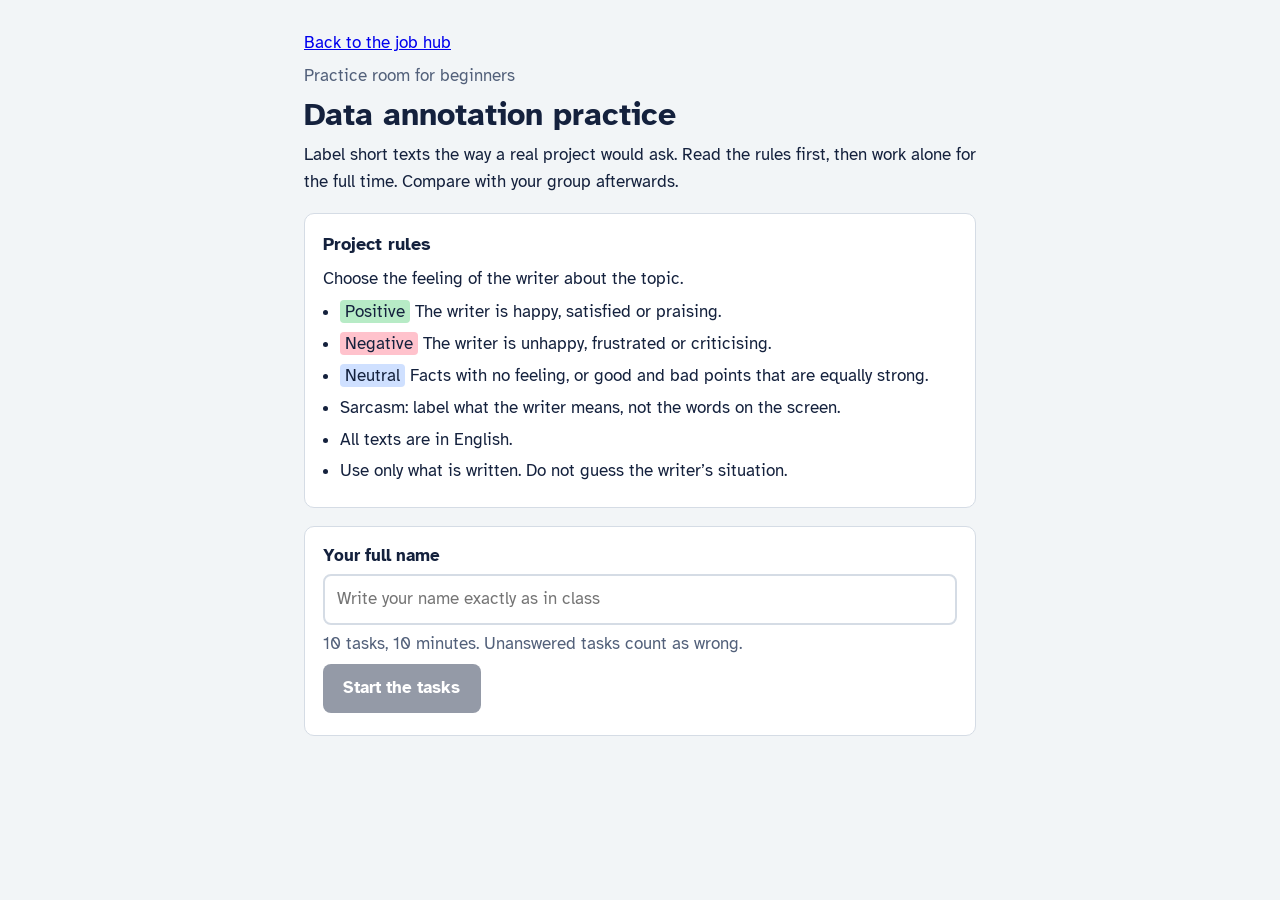
==== practice.html @ b354bc97 "Data Annotation Practice Platform." ====
<!doctype html>
<html lang="en">
<head>
<meta charset="utf-8">
<meta name="viewport" content="width=device-width, initial-scale=1">
<title>Annotation Practice Room</title>
<link rel="preconnect" href="https://fonts.googleapis.com">
<link rel="preconnect" href="https://fonts.gstatic.com" crossorigin>
<link href="https://fonts.googleapis.com/css2?family=Atkinson+Hyperlegible:wght@400;700&display=swap" rel="stylesheet">
<link rel="stylesheet" href="style.css">
</head>
<body>
<main>

<section id="intro">
  <p><a href="index.html">Back to the job hub</a></p>
  <p class="muted">Practice room for beginners</p>
  <h1>Data annotation practice</h1>
  <p>Label short texts the way a real project would ask. Read the rules first, then work alone for the full time. Compare with your group afterwards.</p>

  <div class="panel">
    <h2>Project rules</h2>
    <p>Choose the feeling of the writer about the topic.</p>
    <ul class="guide">
      <li><mark class="k pos">Positive</mark> The writer is happy, satisfied or praising.</li>
      <li><mark class="k neg">Negative</mark> The writer is unhappy, frustrated or criticising.</li>
      <li><mark class="k neu">Neutral</mark> Facts with no feeling, or good and bad points that are equally strong.</li>
      <li>Sarcasm: label what the writer means, not the words on the screen.</li>
      <li>All texts are in English.</li>
      <li>Use only what is written. Do not guess the writer’s situation.</li>
    </ul>
  </div>

  <div class="panel">
    <label for="name">Your full name</label>
    <input id="name" type="text" autocomplete="off" placeholder="Write your name exactly as in class">
    <p class="muted" id="meta"></p>
    <p><button class="primary" id="start" disabled>Start the tasks</button></p>
  </div>
</section>

<section id="work" class="hidden" aria-live="polite">
  <div class="top"><span id="count"></span><span class="timer" id="timer"></span></div>
  <div class="bar"><i id="fill"></i></div>
  <div class="sentbox"><span class="sent" id="sent"></span></div>
  <div class="opts" id="opts" role="group" aria-label="Choose a label"></div>
  <p class="muted">Keys: 1, 2, 3 to label. Left and right arrows to move.</p>
  <div class="nav">
    <button class="ghost" id="back">Back</button>
    <span>
      <button class="ghost" id="next">Next task</button>
      <button class="primary hidden" id="finish">Finish and score</button>
    </span>
  </div>
</section>

<section id="done" class="hidden">
  <h1>Your result</h1>
  <div class="panel">
    <div class="score" id="score"></div>
    <p id="verdict"></p>
    <p class="muted" id="sendmsg"></p>
    <p>
      <button class="ghost" id="copy">Copy my results</button>
      <button class="primary" id="again">Practice again</button>
    </p>
  </div>
  <h2>Review with your group</h2>
  <p class="muted">Where you and a teammate chose differently, read the rules together and decide which label fits. That discussion is the practice.</p>
  <div class="panel" id="review"></div>
</section>
<script src="pda.js" type="module"></script>
</main>
</body>
</html>
---- style.css ----
:root {
  --bg: #f2f5f7;
  --surface: #ffffff;
  --ink: #14213d;
  --muted: #52607a;
  --line: #d5dce5;
  --pos: #b7ebc6;
  --neg: #ffc2cc;
  --neu: #cfe0ff;
  --good: #0b6b4f;
  --bad: #a8321f;
  --btn: #14213d;
  --onbtn: #ffffff;
}

@media (prefers-color-scheme: dark) {
  :root {
    --bg: #0f1624;
    --surface: #182136;
    --ink: #e8edf6;
    --muted: #9fb0cc;
    --line: #2c3a57;
    --pos: #1f5a3a;
    --neg: #6b2a37;
    --neu: #27427a;
    --good: #6fe0b0;
    --bad: #ff9a86;
    --btn: #e8edf6;
    --onbtn: #0f1624;
  }
}

* { box-sizing: border-box; }

html,
body { margin: 0; }

body {
  background: var(--bg);
  color: var(--ink);
  font-family: "Atkinson Hyperlegible", system-ui, -apple-system, "Segoe UI", Roboto, sans-serif;
  font-size: 1.0625rem;
  line-height: 1.55;
}

main {
  max-width: 44rem;
  margin: 0 auto;
  padding: 1.5rem 1rem 4rem;
}

h1 {
  font-size: 2rem;
  line-height: 1.2;
  margin: 0.2rem 0 0.5rem;
}

h2 {
  font-size: 1.15rem;
  margin: 0 0 0.5rem;
}

p { margin: 0.4rem 0; }

.muted { color: var(--muted); }

.panel {
  background: var(--surface);
  border: 1px solid var(--line);
  border-radius: 10px;
  padding: 1rem 1.1rem;
  margin: 1.1rem 0;
}

label {
  display: block;
  margin-bottom: 0.3rem;
  font-weight: 700;
}

input[type="text"] {
  width: 100%;
  padding: 0.65rem 0.75rem;
  border: 2px solid var(--line);
  border-radius: 8px;
  background: var(--surface);
  color: var(--ink);
  font: inherit;
}

button {
  font: inherit;
  cursor: pointer;
}

button:focus-visible,
input:focus-visible {
  outline: 3px solid #e0a800;
  outline-offset: 2px;
}

.primary,
.ghost,
.opt {
  transition: transform 0.12s ease, border-color 0.12s ease, box-shadow 0.12s ease;
}

.primary {
  background: var(--btn);
  color: var(--onbtn);
  border: 0;
  border-radius: 8px;
  padding: 0.7rem 1.3rem;
  font-weight: 700;
}

.primary:disabled {
  opacity: 0.45;
  cursor: not-allowed;
}

.ghost {
  background: transparent;
  color: var(--ink);
  border: 2px solid var(--line);
  border-radius: 8px;
  padding: 0.65rem 1.1rem;
}

.guide {
  padding-left: 1.1rem;
  margin: 0.4rem 0;
}

.guide li { margin: 0.35rem 0; }

mark.k {
  padding: 0.05em 0.3em;
  border-radius: 4px;
  color: inherit;
}

.k.pos,
.sent.pos { background: var(--pos); }

.k.neg,
.sent.neg { background: var(--neg); }

.k.neu,
.sent.neu { background: var(--neu); }

.top {
  display: flex;
  justify-content: space-between;
  align-items: baseline;
  gap: 1rem;
  font-weight: 700;
}

.timer.low { color: var(--bad); }

.bar {
  height: 6px;
  background: var(--line);
  border-radius: 3px;
  margin: 0.5rem 0 1.4rem;
  overflow: hidden;
}

.bar i {
  display: block;
  height: 100%;
  width: 0;
  background: var(--ink);
}

.sent {
  display: inline;
  font-size: 1.65rem;
  line-height: 1.7;
  padding: 0.1em 0.15em;
  border-radius: 4px;
  -webkit-box-decoration-break: clone;
  box-decoration-break: clone;
}

.sentbox {
  min-height: 7.5rem;
  margin: 0.4rem 0 1.4rem;
}

.opts {
  display: grid;
  grid-template-columns: repeat(3, minmax(0, 1fr));
  gap: 0.6rem;
}

.opt {
  background: var(--surface);
  color: var(--ink);
  border: 2px solid var(--line);
  border-radius: 10px;
  padding: 0.9rem 0.5rem;
  font-weight: 700;
  text-align: center;
}

.opt small {
  display: block;
  font-weight: 400;
  color: var(--muted);
}

.opt[aria-pressed="true"] {
  border-color: var(--ink);
  box-shadow: inset 0 -6px 0 var(--sw);
}

.opt.pos { --sw: var(--pos); }
.opt.neg { --sw: var(--neg); }
.opt.neu { --sw: var(--neu); }

.nav {
  display: flex;
  justify-content: space-between;
  gap: 0.6rem;
  margin-top: 1.4rem;
}

.score {
  font-size: 2.6rem;
  font-weight: 700;
  line-height: 1.1;
}

.row {
  border-top: 1px solid var(--line);
  padding: 0.8rem 0;
}

.row:first-child { border-top: 0; }

.ok {
  color: var(--good);
  font-weight: 700;
}

.no {
  color: var(--bad);
  font-weight: 700;
}

.hidden { display: none; }

@media (max-width: 30rem) {
  .opts {
    grid-template-columns: 1fr;
  }

  .sent {
    font-size: 1.35rem;
  }
}
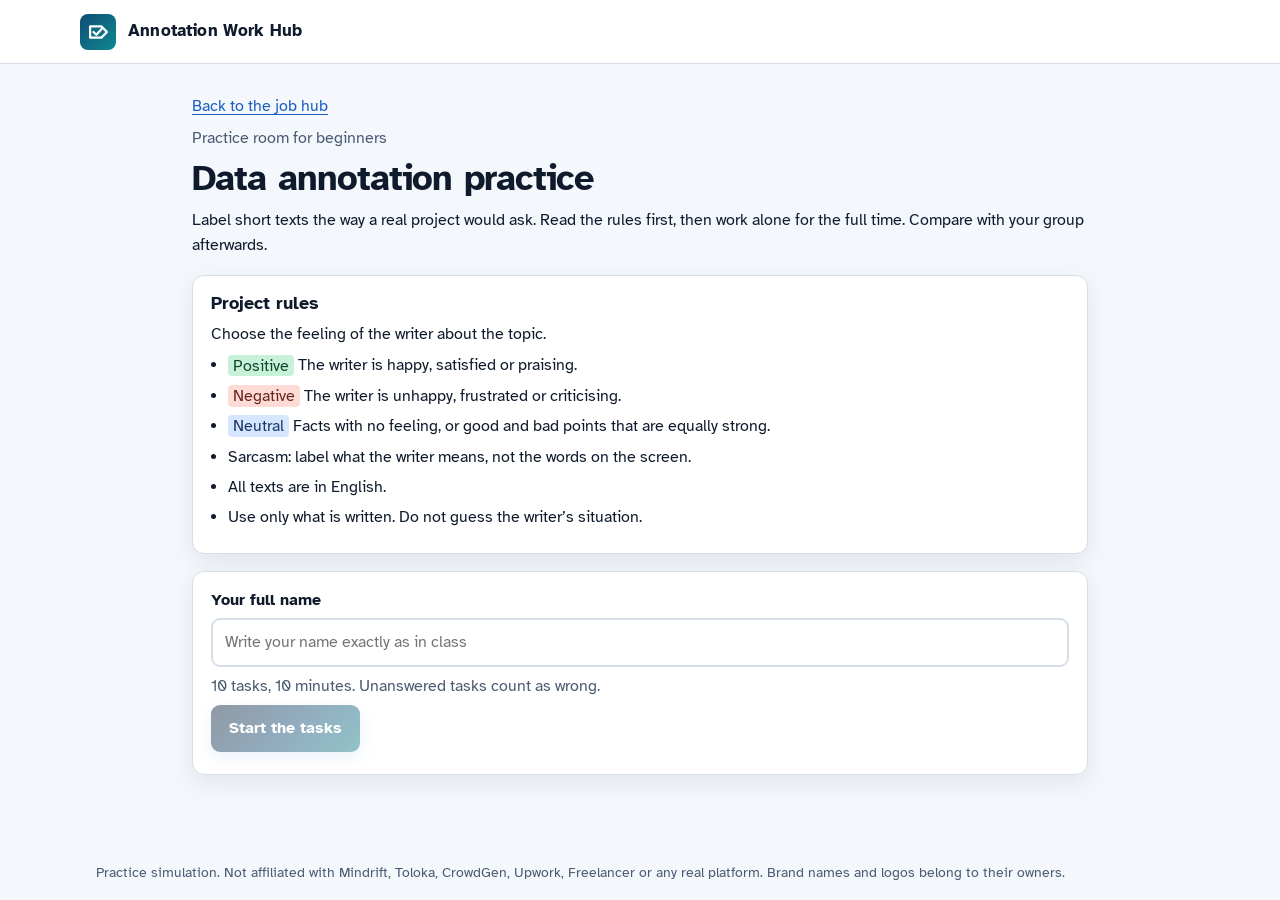
==== commit 275c4353: "Polish site design and practice flows Co-authored-by: Copilot <223556219+Copilot@users.noreply.githu" ====
--- a/practice.html
+++ b/practice.html
@@ -7,9 +7,16 @@
 <link rel="preconnect" href="https://fonts.googleapis.com">
 <link rel="preconnect" href="https://fonts.gstatic.com" crossorigin>
 <link href="https://fonts.googleapis.com/css2?family=Atkinson+Hyperlegible:wght@400;700&display=swap" rel="stylesheet">
+<link rel="icon" href="favicon.svg" type="image/svg+xml">
+<link rel="apple-touch-icon" href="apple-touch-icon.png">
+<link rel="stylesheet" href="theme.css">
 <link rel="stylesheet" href="style.css">
 </head>
 <body>
+<header class="site-header">
+<svg class="brand-mark" viewBox="0 0 64 64" aria-hidden="true"><defs><linearGradient id="brand-gradient" x1="0" y1="0" x2="1" y2="1"><stop offset="0" stop-color="#0F4C75"/><stop offset="1" stop-color="#0E8A8F"/></linearGradient></defs><rect width="64" height="64" rx="14" fill="url(#brand-gradient)"/><path d="M18 22h20l10 10-10 10H18z" fill="none" stroke="#fff" stroke-width="4" stroke-linejoin="round"/><path d="M24 32l5 5 9-10" fill="none" stroke="#fff" stroke-width="4" stroke-linecap="round" stroke-linejoin="round"/></svg>
+<a class="brand-name" href="index.html">Annotation Work Hub</a>
+</header>
 <main>
 
 <section id="intro">
@@ -69,7 +76,8 @@
   <p class="muted">Where you and a teammate chose differently, read the rules together and decide which label fits. That discussion is the practice.</p>
   <div class="panel" id="review"></div>
 </section>
+ </main>
+<footer class="site-footer"><p>Practice simulation. Not affiliated with Mindrift, Toloka, CrowdGen, Upwork, Freelancer or any real platform. Brand names and logos belong to their owners.</p></footer>
 <script src="pda.js" type="module"></script>
-</main>
 </body>
 </html>
--- a/theme.css
+++ b/theme.css
@@ -0,0 +1,221 @@
+:root {
+  color-scheme: light dark;
+  --bg: #f4f7fb;
+  --surface: #ffffff;
+  --ink: #0f1b2d;
+  --muted: #4a5b73;
+  --line: #d6dee9;
+  --brand: #1b5fc1;
+  --brand-2: #0e8a8f;
+  --focus: #e0a800;
+  --success: #0b7a55;
+  --danger: #b3341f;
+  --brand-gradient: linear-gradient(135deg, #0b1f3a 0%, #0f4c75 55%, #0e7c86 100%);
+  --space-1: 4px;
+  --space-2: 8px;
+  --space-3: 12px;
+  --space-4: 16px;
+  --space-5: 24px;
+  --space-6: 32px;
+  --radius-card: 12px;
+  --radius-control: 9px;
+  --shadow-card: 0 8px 24px rgba(15, 27, 45, 0.08);
+  --pos-bg: #c8f1da;
+  --pos-ink: #12472e;
+  --neg-bg: #ffdbd6;
+  --neg-ink: #66251c;
+  --neu-bg: #d7e6ff;
+  --neu-ink: #193965;
+
+  /* Shared legacy aliases used by the two existing stylesheets. */
+  --sf: var(--surface);
+  --mu: var(--muted);
+  --ln: var(--line);
+  --good: var(--success);
+  --bad: var(--danger);
+  --pos: var(--pos-bg);
+  --neg: var(--neg-bg);
+  --neu: var(--neu-bg);
+  --btn: var(--brand-gradient);
+  --onb: #ffffff;
+  --onbtn: #ffffff;
+}
+
+@media (prefers-color-scheme: dark) {
+  :root {
+    --bg: #0a1424;
+    --surface: #121f36;
+    --ink: #e8eef7;
+    --muted: #9fb2ce;
+    --line: #25375a;
+    --brand: #5b9bff;
+    --brand-2: #2dd4bf;
+    --success: #6ee7b7;
+    --danger: #ff9b86;
+    --pos-bg: #1c5139;
+    --pos-ink: #c3f4d5;
+    --neg-bg: #612c30;
+    --neg-ink: #ffd1c9;
+    --neu-bg: #263f68;
+    --neu-ink: #d2e4ff;
+    --shadow-card: 0 12px 32px rgba(0, 0, 0, 0.24);
+  }
+}
+
+* {
+  box-sizing: border-box;
+}
+
+html {
+  min-width: 320px;
+  background: var(--bg);
+}
+
+body {
+  min-height: 100vh;
+  margin: 0;
+  background: var(--bg);
+  color: var(--ink);
+  font-family: "Atkinson Hyperlegible", system-ui, -apple-system, "Segoe UI", sans-serif;
+  font-size: 16px;
+  line-height: 1.55;
+}
+
+button,
+input,
+textarea,
+select {
+  font: inherit;
+}
+
+button {
+  color: inherit;
+  cursor: pointer;
+}
+
+button:focus-visible,
+a:focus-visible,
+input:focus-visible,
+textarea:focus-visible,
+select:focus-visible {
+  outline: 3px solid var(--focus);
+  outline-offset: 3px;
+}
+
+.site-header {
+  position: relative;
+  z-index: 1;
+  display: flex;
+  min-height: 64px;
+  align-items: center;
+  gap: var(--space-3);
+  padding: var(--space-2) max(var(--space-4), calc((100vw - 1120px) / 2));
+  border-bottom: 1px solid var(--line);
+  background: var(--surface);
+}
+
+.brand-mark {
+  display: block;
+  width: 36px;
+  height: 36px;
+  flex: 0 0 auto;
+}
+
+.brand-name {
+  color: var(--ink);
+  font-size: 1.05rem;
+  font-weight: 700;
+  letter-spacing: 0.01em;
+  text-decoration: none;
+}
+
+.site-footer {
+  max-width: 1120px;
+  margin: 0 auto;
+  padding: var(--space-4);
+  color: var(--muted);
+  font-size: 0.875rem;
+}
+
+.site-footer p {
+  margin: 0;
+}
+
+main {
+  min-height: calc(100vh - 128px);
+}
+
+h1,
+h2,
+h3 {
+  color: var(--ink);
+  line-height: 1.2;
+}
+
+h1 {
+  font-size: clamp(1.75rem, 4vw, 2.25rem);
+  letter-spacing: -0.025em;
+}
+
+h2 {
+  font-size: 1.2rem;
+}
+
+a {
+  color: var(--brand);
+  text-underline-offset: 0.18em;
+}
+
+.panel,
+.card,
+.payment-option {
+  border-radius: var(--radius-card);
+  box-shadow: var(--shadow-card);
+}
+
+input,
+textarea,
+select {
+  max-width: 100%;
+  border-radius: var(--radius-control);
+}
+
+mark.pos,
+.k.pos,
+.sent.pos {
+  background: var(--pos-bg);
+  color: var(--pos-ink);
+}
+
+mark.neg,
+.k.neg,
+.sent.neg {
+  background: var(--neg-bg);
+  color: var(--neg-ink);
+}
+
+mark.neu,
+.k.neu,
+.sent.neu {
+  background: var(--neu-bg);
+  color: var(--neu-ink);
+}
+
+.ok {
+  color: var(--success);
+}
+
+.no {
+  color: var(--danger);
+}
+
+@media (prefers-reduced-motion: reduce) {
+  *,
+  *::before,
+  *::after {
+    scroll-behavior: auto !important;
+    animation-duration: 0.01ms !important;
+    animation-iteration-count: 1 !important;
+    transition-duration: 0.01ms !important;
+  }
+}
--- a/style.css
+++ b/style.css
@@ -1,35 +1,3 @@
-:root {
-  --bg: #f2f5f7;
-  --surface: #ffffff;
-  --ink: #14213d;
-  --muted: #52607a;
-  --line: #d5dce5;
-  --pos: #b7ebc6;
-  --neg: #ffc2cc;
-  --neu: #cfe0ff;
-  --good: #0b6b4f;
-  --bad: #a8321f;
-  --btn: #14213d;
-  --onbtn: #ffffff;
-}
-
-@media (prefers-color-scheme: dark) {
-  :root {
-    --bg: #0f1624;
-    --surface: #182136;
-    --ink: #e8edf6;
-    --muted: #9fb0cc;
-    --line: #2c3a57;
-    --pos: #1f5a3a;
-    --neg: #6b2a37;
-    --neu: #27427a;
-    --good: #6fe0b0;
-    --bad: #ff9a86;
-    --btn: #e8edf6;
-    --onbtn: #0f1624;
-  }
-}
-
 * { box-sizing: border-box; }
 
 html,
@@ -39,18 +7,24 @@
   background: var(--bg);
   color: var(--ink);
   font-family: "Atkinson Hyperlegible", system-ui, -apple-system, "Segoe UI", Roboto, sans-serif;
-  font-size: 1.0625rem;
+  font-size: 1rem;
   line-height: 1.55;
 }
 
 main {
-  max-width: 44rem;
+  max-width: 58rem;
   margin: 0 auto;
-  padding: 1.5rem 1rem 4rem;
+  padding: var(--space-5) var(--space-4) 2rem;
+}
+
+#intro,
+#work,
+#done {
+  min-height: calc(100vh - 180px);
 }
 
 h1 {
-  font-size: 2rem;
+  font-size: clamp(1.75rem, 4vw, 2.25rem);
   line-height: 1.2;
   margin: 0.2rem 0 0.5rem;
 }
@@ -67,9 +41,10 @@
 .panel {
   background: var(--surface);
   border: 1px solid var(--line);
-  border-radius: 10px;
+  border-radius: var(--radius-card);
   padding: 1rem 1.1rem;
   margin: 1.1rem 0;
+  box-shadow: var(--shadow-card);
 }
 
 label {
@@ -82,7 +57,7 @@
   width: 100%;
   padding: 0.65rem 0.75rem;
   border: 2px solid var(--line);
-  border-radius: 8px;
+  border-radius: var(--radius-control);
   background: var(--surface);
   color: var(--ink);
   font: inherit;
@@ -93,25 +68,25 @@
   cursor: pointer;
 }
 
-button:focus-visible,
-input:focus-visible {
-  outline: 3px solid #e0a800;
-  outline-offset: 2px;
-}
-
 .primary,
 .ghost,
 .opt {
-  transition: transform 0.12s ease, border-color 0.12s ease, box-shadow 0.12s ease;
+  transition: transform 0.15s ease, border-color 0.15s ease, box-shadow 0.15s ease, filter 0.15s ease, background-color 0.15s ease;
 }
 
 .primary {
   background: var(--btn);
   color: var(--onbtn);
   border: 0;
-  border-radius: 8px;
-  padding: 0.7rem 1.3rem;
-  font-weight: 700;
+  border-radius: var(--radius-control);
+  padding: 0.7rem 1.15rem;
+  font-weight: 700;
+  box-shadow: 0 5px 14px rgba(27, 95, 193, 0.18);
+}
+
+.primary:hover {
+  filter: brightness(0.95);
+  transform: translateY(-1px);
 }
 
 .primary:disabled {
@@ -123,8 +98,13 @@
   background: transparent;
   color: var(--ink);
   border: 2px solid var(--line);
-  border-radius: 8px;
-  padding: 0.65rem 1.1rem;
+  border-radius: var(--radius-control);
+  padding: 0.6rem 0.95rem;
+}
+
+.ghost:hover {
+  border-color: var(--brand);
+  background: color-mix(in srgb, var(--brand) 8%, var(--surface));
 }
 
 .guide {
@@ -141,13 +121,13 @@
 }
 
 .k.pos,
-.sent.pos { background: var(--pos); }
+.sent.pos { background: var(--pos-bg); color: var(--pos-ink); }
 
 .k.neg,
-.sent.neg { background: var(--neg); }
+.sent.neg { background: var(--neg-bg); color: var(--neg-ink); }
 
 .k.neu,
-.sent.neu { background: var(--neu); }
+.sent.neu { background: var(--neu-bg); color: var(--neu-ink); }
 
 .top {
   display: flex;
@@ -171,7 +151,7 @@
   display: block;
   height: 100%;
   width: 0;
-  background: var(--ink);
+  background: var(--brand);
 }
 
 .sent {
@@ -199,7 +179,7 @@
   background: var(--surface);
   color: var(--ink);
   border: 2px solid var(--line);
-  border-radius: 10px;
+  border-radius: var(--radius-card);
   padding: 0.9rem 0.5rem;
   font-weight: 700;
   text-align: center;
@@ -216,9 +196,9 @@
   box-shadow: inset 0 -6px 0 var(--sw);
 }
 
-.opt.pos { --sw: var(--pos); }
-.opt.neg { --sw: var(--neg); }
-.opt.neu { --sw: var(--neu); }
+.opt.pos { --sw: var(--pos-bg); }
+.opt.neg { --sw: var(--neg-bg); }
+.opt.neu { --sw: var(--neu-bg); }
 
 .nav {
   display: flex;
@@ -238,6 +218,16 @@
   padding: 0.8rem 0;
 }
 
+@media (max-width: 34rem) {
+  main { padding: var(--space-4) var(--space-3) 1rem; }
+  .sent { font-size: 1.35rem; }
+  .opts { gap: 0.4rem; }
+  .opt { padding: 0.75rem 0.25rem; }
+  .nav { align-items: center; }
+  .nav span { display: flex; flex-wrap: wrap; justify-content: flex-end; gap: 0.4rem; }
+  .nav button { padding: 0.6rem 0.75rem; }
+}
+
 .row:first-child { border-top: 0; }
 
 .ok {
